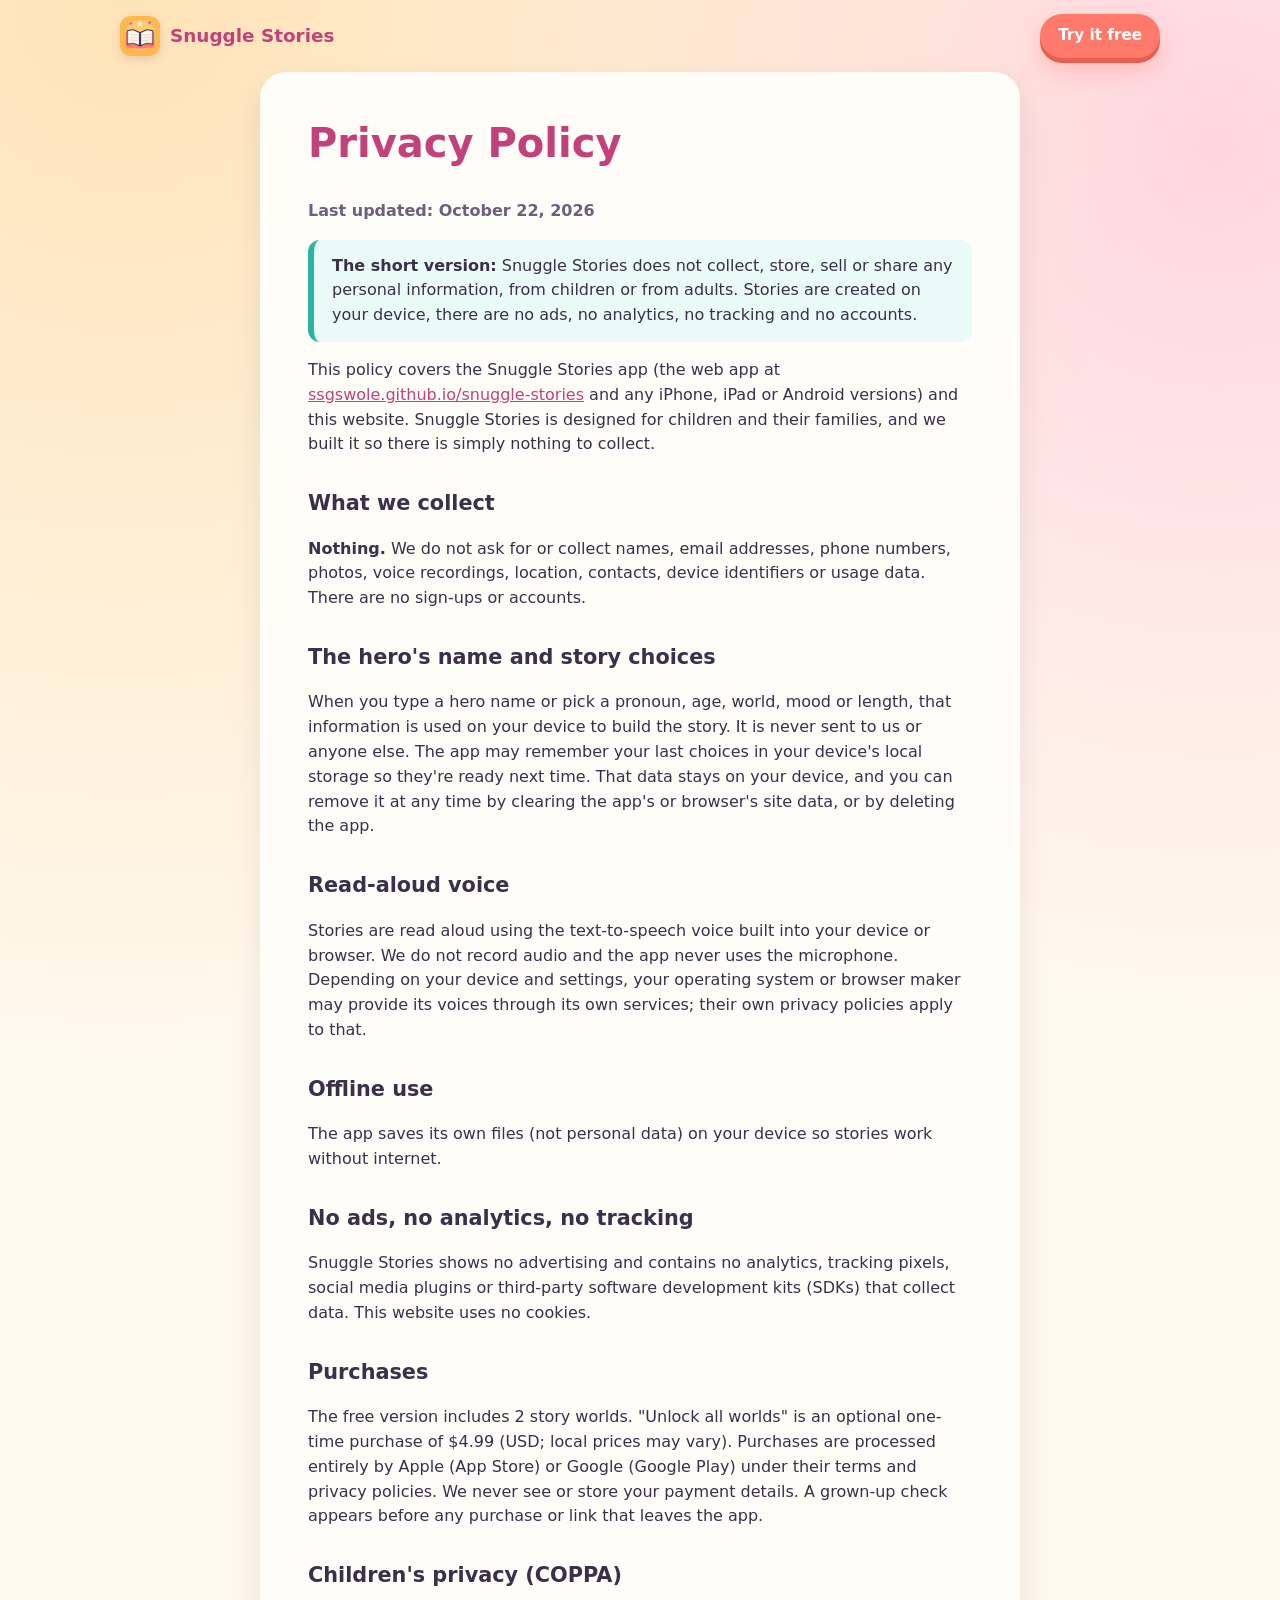
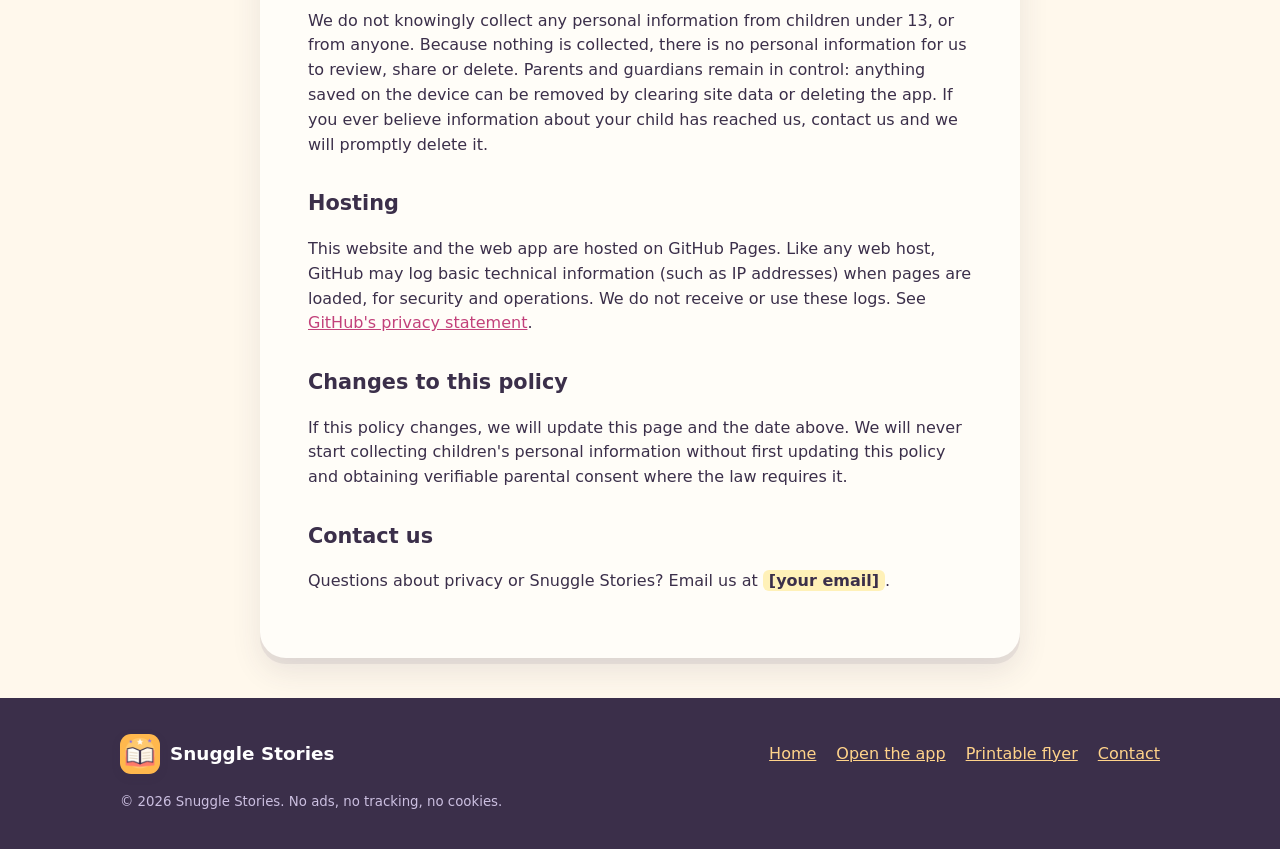
==== privacy.html @ 8af6e4a9 "Snuggle Stories website: landing page, privacy policy, flyer" ====
<!doctype html>
<html lang="en">
<head>
<meta charset="utf-8">
<meta name="viewport" content="width=device-width, initial-scale=1, viewport-fit=cover">
<title>Privacy Policy – Snuggle Stories</title>
<meta name="description" content="Snuggle Stories collects no personal information. Stories are made on your device. No ads, no analytics, no accounts.">
<link rel="canonical" href="https://ssgswole.github.io/privacy.html">
<meta name="theme-color" content="#ffb84d">
<meta name="referrer" content="no-referrer">
<link rel="icon" href="favicon.ico" sizes="any">
<link rel="icon" type="image/png" sizes="32x32" href="favicon-32.png">
<link rel="apple-touch-icon" href="apple-touch-icon.png">
<meta property="og:type" content="website">
<meta property="og:title" content="Snuggle Stories privacy policy">
<meta property="og:description" content="We collect nothing. Stories are made on your device. No ads, no analytics, no accounts.">
<meta property="og:url" content="https://ssgswole.github.io/privacy.html">
<meta property="og:image" content="https://ssgswole.github.io/img/og-image.jpg">
<meta name="twitter:card" content="summary_large_image">
<link rel="stylesheet" href="styles.css">
</head>
<body>
<header class="wrap nav">
  <a class="brand" href="./"><img src="img/icon-192.png" width="40" height="40" alt=""> Snuggle Stories</a>
  <nav class="nav-links" aria-label="Main"><a class="btn btn-primary btn-small" href="https://ssgswole.github.io/snuggle-stories/">Try it free</a></nav>
</header>
<main class="wrap">
<article class="doc">
<h1>Privacy Policy</h1>
<p class="updated">Last updated: October 22, 2026</p>

<p class="summary"><strong>The short version:</strong> Snuggle Stories does not collect, store, sell or share any personal information, from children or from adults. Stories are created on your device, there are no ads, no analytics, no tracking and no accounts.</p>

<p>This policy covers the Snuggle Stories app (the web app at <a href="https://ssgswole.github.io/snuggle-stories/">ssgswole.github.io/snuggle-stories</a> and any iPhone, iPad or Android versions) and this website. Snuggle Stories is designed for children and their families, and we built it so there is simply nothing to collect.</p>

<h2>What we collect</h2>
<p><strong>Nothing.</strong> We do not ask for or collect names, email addresses, phone numbers, photos, voice recordings, location, contacts, device identifiers or usage data. There are no sign-ups or accounts.</p>

<h2>The hero's name and story choices</h2>
<p>When you type a hero name or pick a pronoun, age, world, mood or length, that information is used on your device to build the story. It is never sent to us or anyone else. The app may remember your last choices in your device's local storage so they're ready next time. That data stays on your device, and you can remove it at any time by clearing the app's or browser's site data, or by deleting the app.</p>

<h2>Read-aloud voice</h2>
<p>Stories are read aloud using the text-to-speech voice built into your device or browser. We do not record audio and the app never uses the microphone. Depending on your device and settings, your operating system or browser maker may provide its voices through its own services; their own privacy policies apply to that.</p>

<h2>Offline use</h2>
<p>The app saves its own files (not personal data) on your device so stories work without internet.</p>

<h2>No ads, no analytics, no tracking</h2>
<p>Snuggle Stories shows no advertising and contains no analytics, tracking pixels, social media plugins or third-party software development kits (SDKs) that collect data. This website uses no cookies.</p>

<h2>Purchases</h2>
<p>The free version includes 2 story worlds. "Unlock all worlds" is an optional one-time purchase of $4.99 (USD; local prices may vary). Purchases are processed entirely by Apple (App Store) or Google (Google Play) under their terms and privacy policies. We never see or store your payment details. A grown-up check appears before any purchase or link that leaves the app.</p>

<h2>Children's privacy (COPPA)</h2>
<p>We do not knowingly collect any personal information from children under 13, or from anyone. Because nothing is collected, there is no personal information for us to review, share or delete. Parents and guardians remain in control: anything saved on the device can be removed by clearing site data or deleting the app. If you ever believe information about your child has reached us, contact us and we will promptly delete it.</p>

<h2>Hosting</h2>
<p>This website and the web app are hosted on GitHub Pages. Like any web host, GitHub may log basic technical information (such as IP addresses) when pages are loaded, for security and operations. We do not receive or use these logs. See <a href="https://docs.github.com/en/site-policy/privacy-policies/github-general-privacy-statement" rel="noopener">GitHub's privacy statement</a>.</p>

<h2>Changes to this policy</h2>
<p>If this policy changes, we will update this page and the date above. We will never start collecting children's personal information without first updating this policy and obtaining verifiable parental consent where the law requires it.</p>

<h2 id="contact">Contact us</h2>
<p>Questions about privacy or Snuggle Stories? Email us at <span class="placeholder">[your email]</span>.</p>
</article>
</main>
<footer>
  <div class="wrap foot">
    <a class="brand" href="./" style="color:#fff"><img src="img/icon-192.png" width="40" height="40" alt=""> Snuggle Stories</a>
    <nav aria-label="Footer">
      <a href="./">Home</a>
      <a href="https://ssgswole.github.io/snuggle-stories/">Open the app</a>
      <a href="flyer.pdf">Printable flyer</a>
      <a href="#contact">Contact</a>
    </nav>
    <small>© 2026 Snuggle Stories. No ads, no tracking, no cookies.</small>
  </div>
</footer>
</body>
</html>
---- styles.css ----
/* Snuggle Stories site. No external fonts, no trackers. */
:root{
  --cream:#fff8ec;--paper:#fffdf8;--ink:#3b2f4a;--ink-soft:#6d5f7d;
  --sun:#ffb84d;--sun-deep:#f59e0b;--coral:#ff7a6b;--coral-deep:#e85d4e;--berry:#c2417a;
  --teal:#2bb3a3;--sky:#7cc6ff;--grape:#8b6cf0;--leaf:#6cc070;
  --radius:22px;--shadow:0 6px 0 rgba(59,47,74,.08),0 14px 30px rgba(59,47,74,.10);
  --round:ui-rounded,"SF Pro Rounded","Nunito","Quicksand","Varela Round","Arial Rounded MT Bold","Trebuchet MS",system-ui,sans-serif;
}
*{box-sizing:border-box}
html{scroll-behavior:smooth;-webkit-text-size-adjust:100%}
body{margin:0;font-family:var(--round);color:var(--ink);line-height:1.55;-webkit-font-smoothing:antialiased;
  background:radial-gradient(circle at 10% 0%,#ffe3b8 0,transparent 38%),radial-gradient(circle at 95% 6%,#ffd6e0 0,transparent 32%),var(--cream);overflow-x:hidden}
img{max-width:100%;height:auto;display:block}
a{color:var(--berry)}
a:focus-visible,.btn:focus-visible,summary:focus-visible{outline:3px solid var(--grape);outline-offset:3px;border-radius:12px}
.wrap{width:100%;max-width:1080px;margin:0 auto;padding:0 20px}
.skip{position:absolute;left:-999px}.skip:focus{left:12px;top:12px;background:#fff;padding:8px 12px;z-index:10;border-radius:10px}

/* nav */
.nav{display:flex;align-items:center;justify-content:space-between;gap:12px;padding-top:14px;padding-bottom:14px}
.brand{display:flex;align-items:center;gap:10px;font-weight:800;font-size:1.15rem;color:var(--berry);text-decoration:none}
.brand img{width:40px;height:40px;border-radius:11px;box-shadow:0 3px 8px rgba(59,47,74,.15)}
.nav-links{display:flex;gap:18px;align-items:center}
.nav-links a:not(.btn){color:var(--ink);text-decoration:none;font-weight:700;font-size:.95rem}
.nav-links a:not(.btn){display:none}
@media(min-width:760px){.nav-links a:not(.btn){display:inline}}

/* buttons */
.btn{display:inline-flex;align-items:center;justify-content:center;gap:8px;font-family:inherit;font-weight:800;text-decoration:none;border-radius:999px;border:0;cursor:pointer;transition:transform .12s ease,box-shadow .12s ease}
.btn:hover{transform:translateY(-2px)}
.btn:active{transform:translateY(2px)}
.btn-primary{background:var(--coral);color:#fff;box-shadow:0 5px 0 var(--coral-deep),0 12px 24px rgba(255,122,107,.35)}
.btn-big{font-size:1.25rem;padding:18px 34px}
.btn-small{font-size:.95rem;padding:10px 18px}
.btn-soft{background:#fff;color:var(--ink);box-shadow:0 4px 0 #ecdcc4}

/* hero */
.hero{display:grid;gap:36px;align-items:center;padding-top:24px;padding-bottom:48px}
.hero-icon{width:96px;height:96px;border-radius:24px;box-shadow:0 8px 20px rgba(59,47,74,.18)}
.hero h1{font-size:clamp(2.1rem,7.5vw,3.6rem);line-height:1.08;margin:18px 0 14px;color:var(--berry);letter-spacing:-.5px}
.hero h1 .hl{color:var(--ink)}
.lede{font-size:clamp(1.08rem,2.6vw,1.3rem);color:var(--ink-soft);margin:0 0 26px;max-width:38ch}
.cta-row{display:flex;flex-wrap:wrap;gap:14px;align-items:center}
.cta-note{font-size:.95rem;color:var(--ink-soft);margin:14px 0 0}
.trust{display:flex;flex-wrap:wrap;gap:8px;margin:22px 0 0;padding:0;list-style:none}
.trust li{background:#fff;border:2px solid #f3e3c8;border-radius:999px;padding:6px 12px;font-weight:700;font-size:.88rem}
.hero-art{display:flex;justify-content:center;gap:16px;position:relative}
.phone{background:var(--ink);padding:10px;border-radius:38px;box-shadow:0 24px 50px rgba(59,47,74,.28);width:min(270px,62vw);flex:none}
.phone img{border-radius:29px;aspect-ratio:600/1299;object-fit:cover;object-position:top;width:100%}
.phone.back{display:none}
@media(min-width:880px){
  .hero{grid-template-columns:1.1fr .9fr;padding-top:40px;padding-bottom:72px}
  .phone.back{display:block;position:absolute;width:220px;right:-10px;top:60px;transform:rotate(6deg);opacity:.95;z-index:0}
  .phone.front{position:relative;z-index:1;transform:rotate(-3deg);margin-right:110px}
}

/* sections */
section{padding:56px 0}
.section-title{text-align:center;font-size:clamp(1.7rem,5vw,2.4rem);margin:0 0 10px;color:var(--ink)}
.section-sub{text-align:center;color:var(--ink-soft);max-width:52ch;margin:0 auto 36px;font-size:1.08rem}
.band{background:var(--paper);border-top:2px solid #f6e8cf;border-bottom:2px solid #f6e8cf}

.steps{display:grid;gap:20px;counter-reset:s;padding:0;margin:0;list-style:none}
.step{background:#fff;border-radius:var(--radius);box-shadow:var(--shadow);padding:22px;position:relative}
.step .num{width:44px;height:44px;border-radius:50%;background:var(--sun);color:var(--ink);font-weight:900;display:grid;place-items:center;font-size:1.3rem;box-shadow:0 3px 0 var(--sun-deep)}
.step h3{margin:14px 0 6px;font-size:1.25rem}
.step p{margin:0;color:var(--ink-soft)}
@media(min-width:760px){.steps{grid-template-columns:repeat(3,1fr)}}

.gallery{display:flex;gap:18px;overflow-x:auto;scroll-snap-type:x mandatory;padding:6px 4px 18px;margin:0 -4px}
.gallery figure{margin:0;flex:0 0 min(240px,68vw);scroll-snap-align:center;text-align:center}
.gallery .phone{width:100%}
.gallery figcaption{margin-top:12px;font-weight:700;color:var(--ink-soft)}
@media(min-width:1000px){.gallery{justify-content:center;overflow:visible}}

.features{display:grid;gap:18px}
@media(min-width:640px){.features{grid-template-columns:repeat(2,1fr)}}
@media(min-width:960px){.features{grid-template-columns:repeat(3,1fr)}}
.feature{background:#fff;border-radius:var(--radius);padding:22px;box-shadow:var(--shadow);border-top:6px solid var(--c,var(--sun))}
.feature .emoji{font-size:2rem;line-height:1}
.feature h3{margin:10px 0 6px;font-size:1.15rem}
.feature p{margin:0;color:var(--ink-soft)}
.worlds{display:flex;flex-wrap:wrap;gap:8px;justify-content:center;margin:30px 0 0;padding:0;list-style:none}
.worlds li{background:#fff;border-radius:14px;padding:8px 14px;font-weight:700;box-shadow:0 3px 0 #f0e2c9}

.pricing{display:grid;gap:22px;max-width:780px;margin:0 auto}
@media(min-width:700px){.pricing{grid-template-columns:1fr 1fr}}
.plan{background:#fff;border-radius:26px;padding:28px;box-shadow:var(--shadow);border:3px solid #f3e3c8;display:flex;flex-direction:column}
.plan.best{border-color:var(--grape);position:relative}
.plan .tag{position:absolute;top:-14px;left:50%;transform:translateX(-50%);background:var(--grape);color:#fff;padding:4px 14px;border-radius:999px;font-weight:800;font-size:.85rem;white-space:nowrap}
.plan h3{margin:0;font-size:1.3rem}
.price{font-size:2.6rem;font-weight:900;margin:8px 0 2px;color:var(--berry)}
.price small{font-size:1rem;color:var(--ink-soft);font-weight:700}
.plan ul{padding:0;margin:16px 0 22px;list-style:none;flex:1}
.plan li{padding:6px 0 6px 30px;position:relative}
.plan li::before{content:"✓";position:absolute;left:4px;color:var(--teal);font-weight:900}
.fine{text-align:center;color:var(--ink-soft);font-size:.95rem;max-width:60ch;margin:24px auto 0}

.install{display:grid;gap:20px}
@media(min-width:760px){.install{grid-template-columns:1fr 1fr}}
.install-card{background:#fff;border-radius:var(--radius);padding:24px;box-shadow:var(--shadow)}
.install-card h3{margin:0 0 10px;font-size:1.2rem}
.install-card ol{margin:0;padding-left:22px}
.install-card li{margin:8px 0}
.stores{display:flex;flex-wrap:wrap;gap:12px;justify-content:center;margin-top:30px}
.store-pill{display:inline-flex;align-items:center;gap:8px;padding:12px 20px;border-radius:999px;background:var(--ink);color:#fff;font-weight:700;font-size:.95rem;opacity:.9}
.store-pill b{color:var(--sun)}

.faq{max-width:760px;margin:0 auto}
.faq details{background:#fff;border-radius:18px;margin:0 0 12px;box-shadow:0 3px 0 #f0e2c9;padding:0 20px}
.faq summary{cursor:pointer;font-weight:800;padding:16px 0;list-style:none;display:flex;justify-content:space-between;gap:12px}
.faq summary::-webkit-details-marker{display:none}
.faq summary::after{content:"+";font-size:1.4rem;line-height:1;color:var(--berry)}
.faq details[open] summary::after{content:"–"}
.faq details p{margin:0 0 16px;color:var(--ink-soft)}

.final{text-align:center}
.final h2{font-size:clamp(1.7rem,5vw,2.4rem);margin:0 0 12px}

footer{background:var(--ink);color:#f3ecff;padding:36px 0;margin-top:20px}
footer a{color:#ffd38a}
.foot{display:flex;flex-wrap:wrap;gap:18px 28px;justify-content:space-between;align-items:center}
.foot nav{display:flex;flex-wrap:wrap;gap:10px 20px}
.foot small{color:#cbbfe0}

/* privacy page */
.doc{max-width:760px;margin:0 auto;background:var(--paper);border-radius:26px;box-shadow:var(--shadow);padding:clamp(22px,5vw,48px);margin-bottom:40px}
.doc h1{color:var(--berry);margin-top:0;font-size:clamp(1.8rem,6vw,2.5rem);line-height:1.15}
.doc h2{margin-top:30px;font-size:1.3rem}
.doc .updated{color:var(--ink-soft);font-weight:700}
.doc .summary{background:#eafaf6;border-left:6px solid var(--teal);padding:14px 18px;border-radius:12px}
.placeholder{background:#fff1b8;padding:1px 6px;border-radius:6px;font-weight:800}
@media(prefers-reduced-motion:reduce){*{scroll-behavior:auto!important;transition:none!important}}
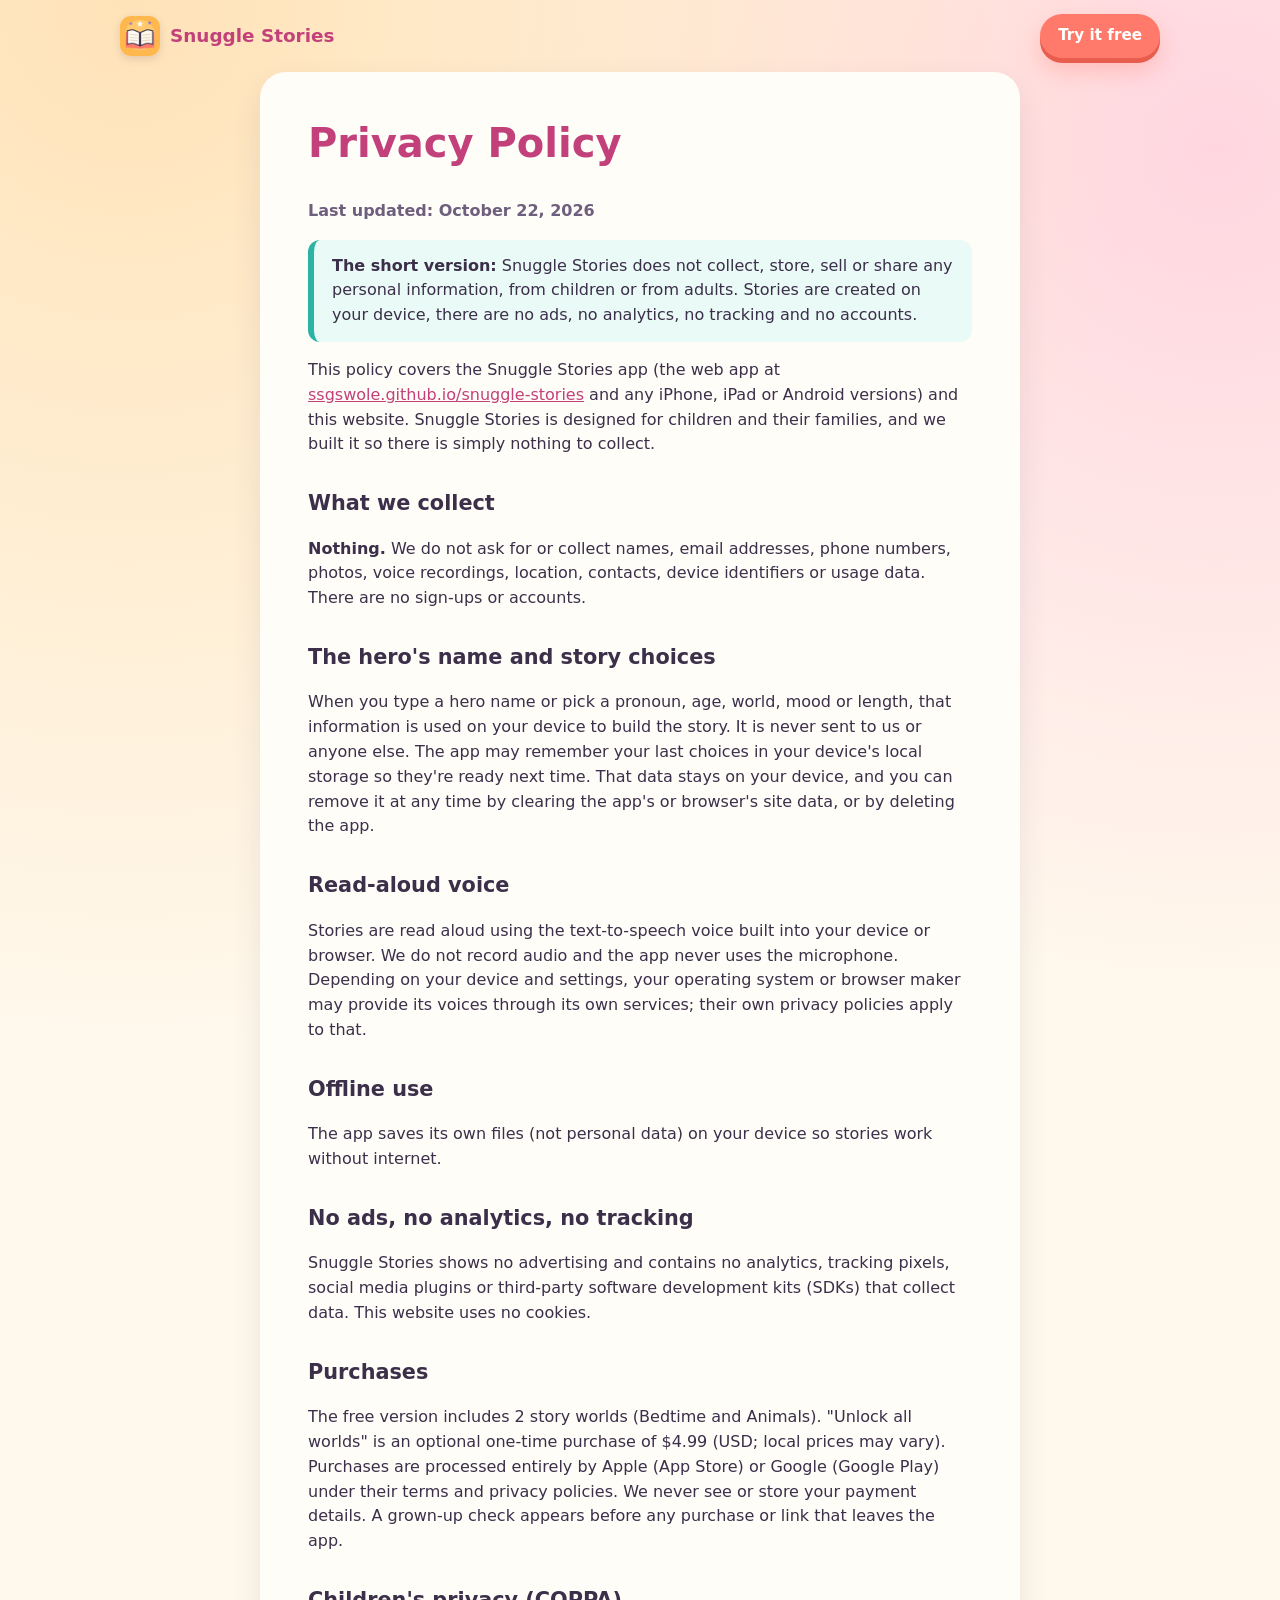
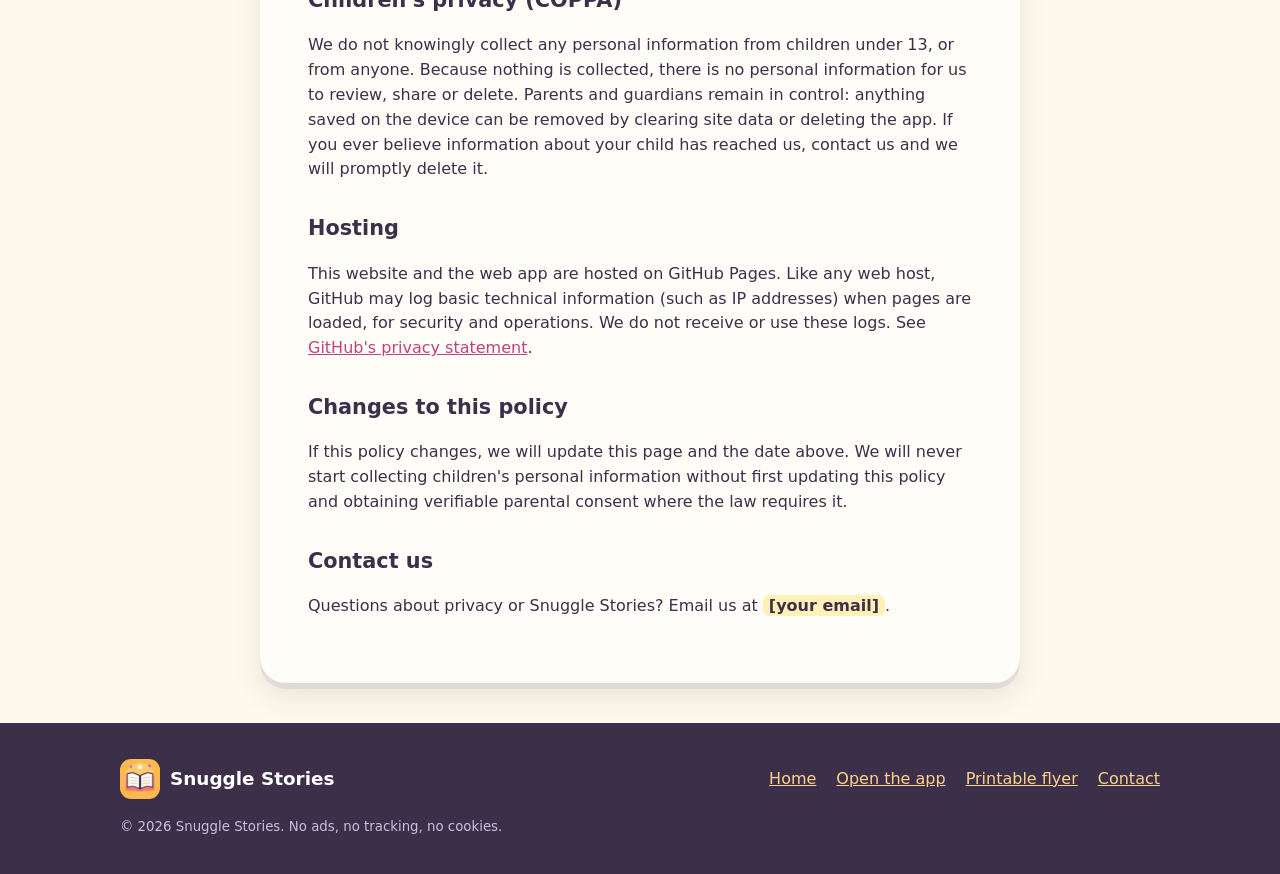
==== commit 92a86aae: "Name the free worlds" ====
--- a/privacy.html
+++ b/privacy.html
@@ -49,7 +49,7 @@
 <p>Snuggle Stories shows no advertising and contains no analytics, tracking pixels, social media plugins or third-party software development kits (SDKs) that collect data. This website uses no cookies.</p>
 
 <h2>Purchases</h2>
-<p>The free version includes 2 story worlds. "Unlock all worlds" is an optional one-time purchase of $4.99 (USD; local prices may vary). Purchases are processed entirely by Apple (App Store) or Google (Google Play) under their terms and privacy policies. We never see or store your payment details. A grown-up check appears before any purchase or link that leaves the app.</p>
+<p>The free version includes 2 story worlds (Bedtime and Animals). "Unlock all worlds" is an optional one-time purchase of $4.99 (USD; local prices may vary). Purchases are processed entirely by Apple (App Store) or Google (Google Play) under their terms and privacy policies. We never see or store your payment details. A grown-up check appears before any purchase or link that leaves the app.</p>
 
 <h2>Children's privacy (COPPA)</h2>
 <p>We do not knowingly collect any personal information from children under 13, or from anyone. Because nothing is collected, there is no personal information for us to review, share or delete. Parents and guardians remain in control: anything saved on the device can be removed by clearing site data or deleting the app. If you ever believe information about your child has reached us, contact us and we will promptly delete it.</p>
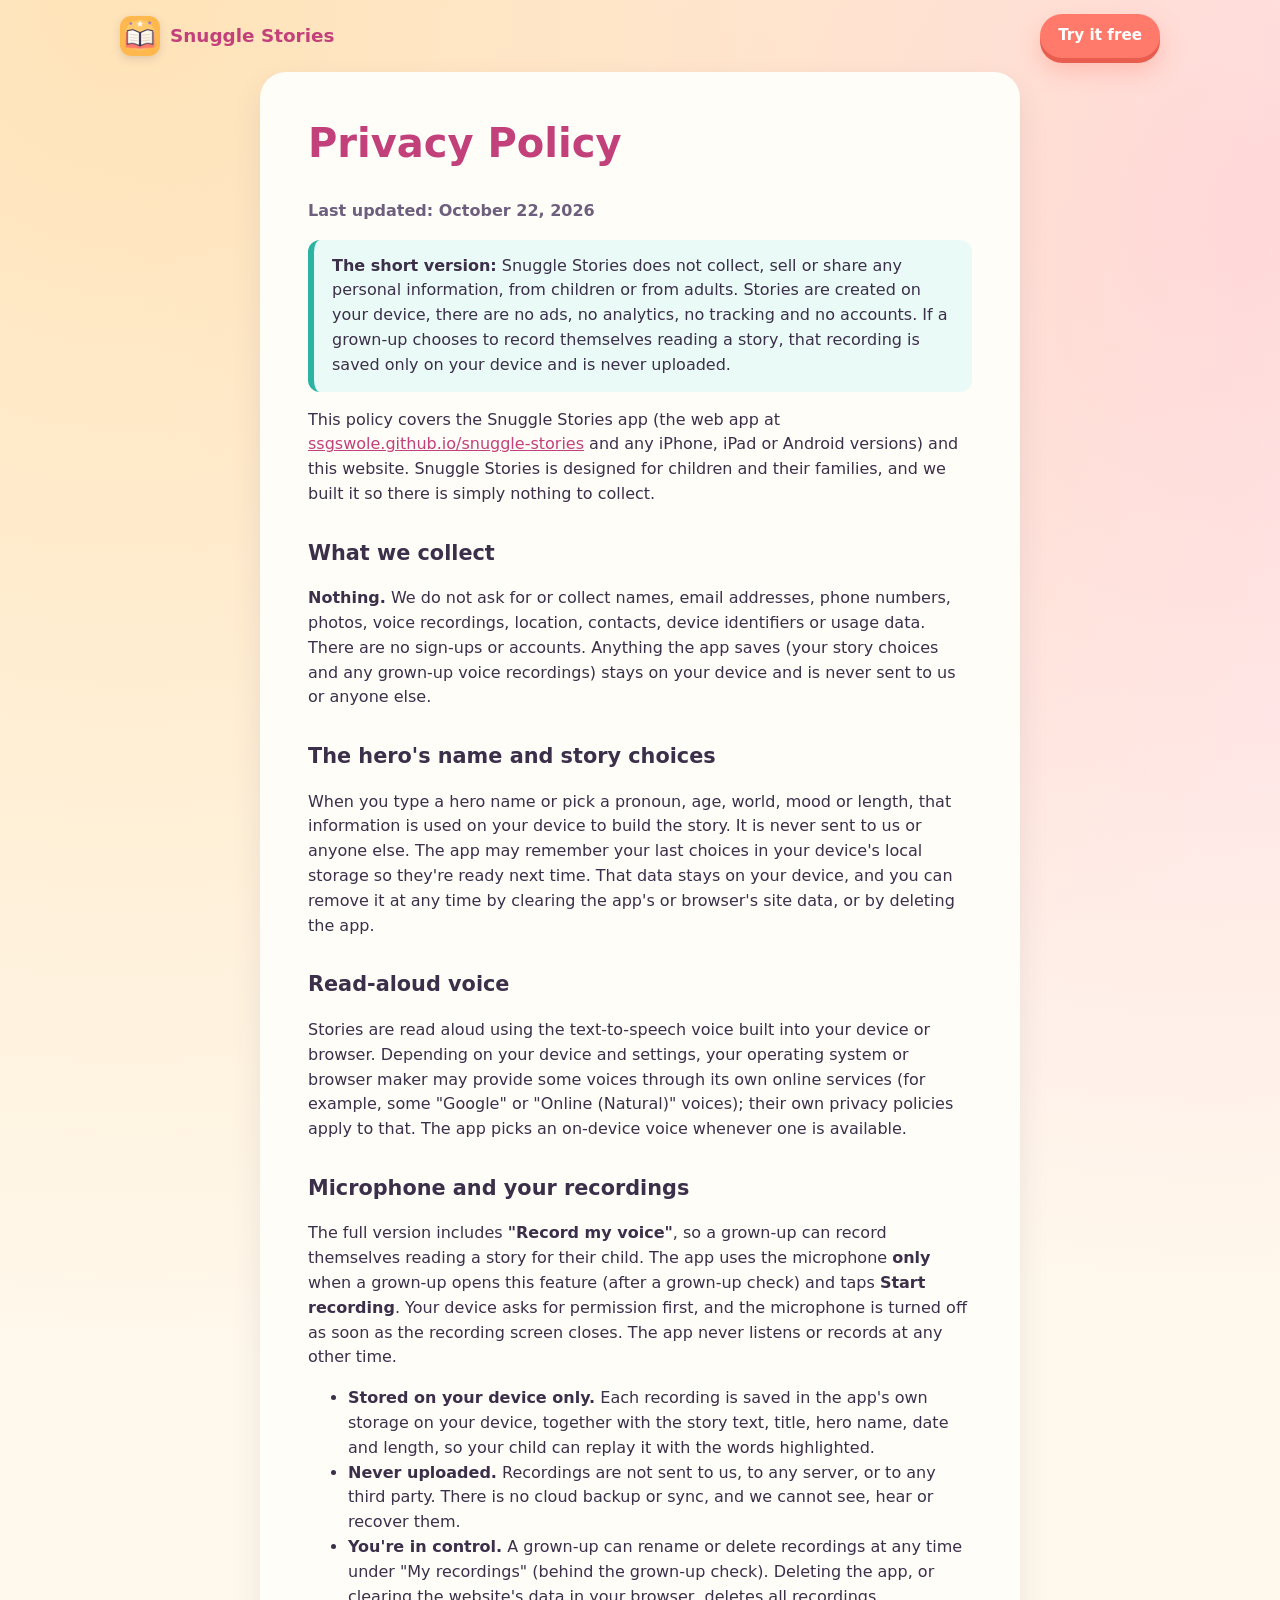
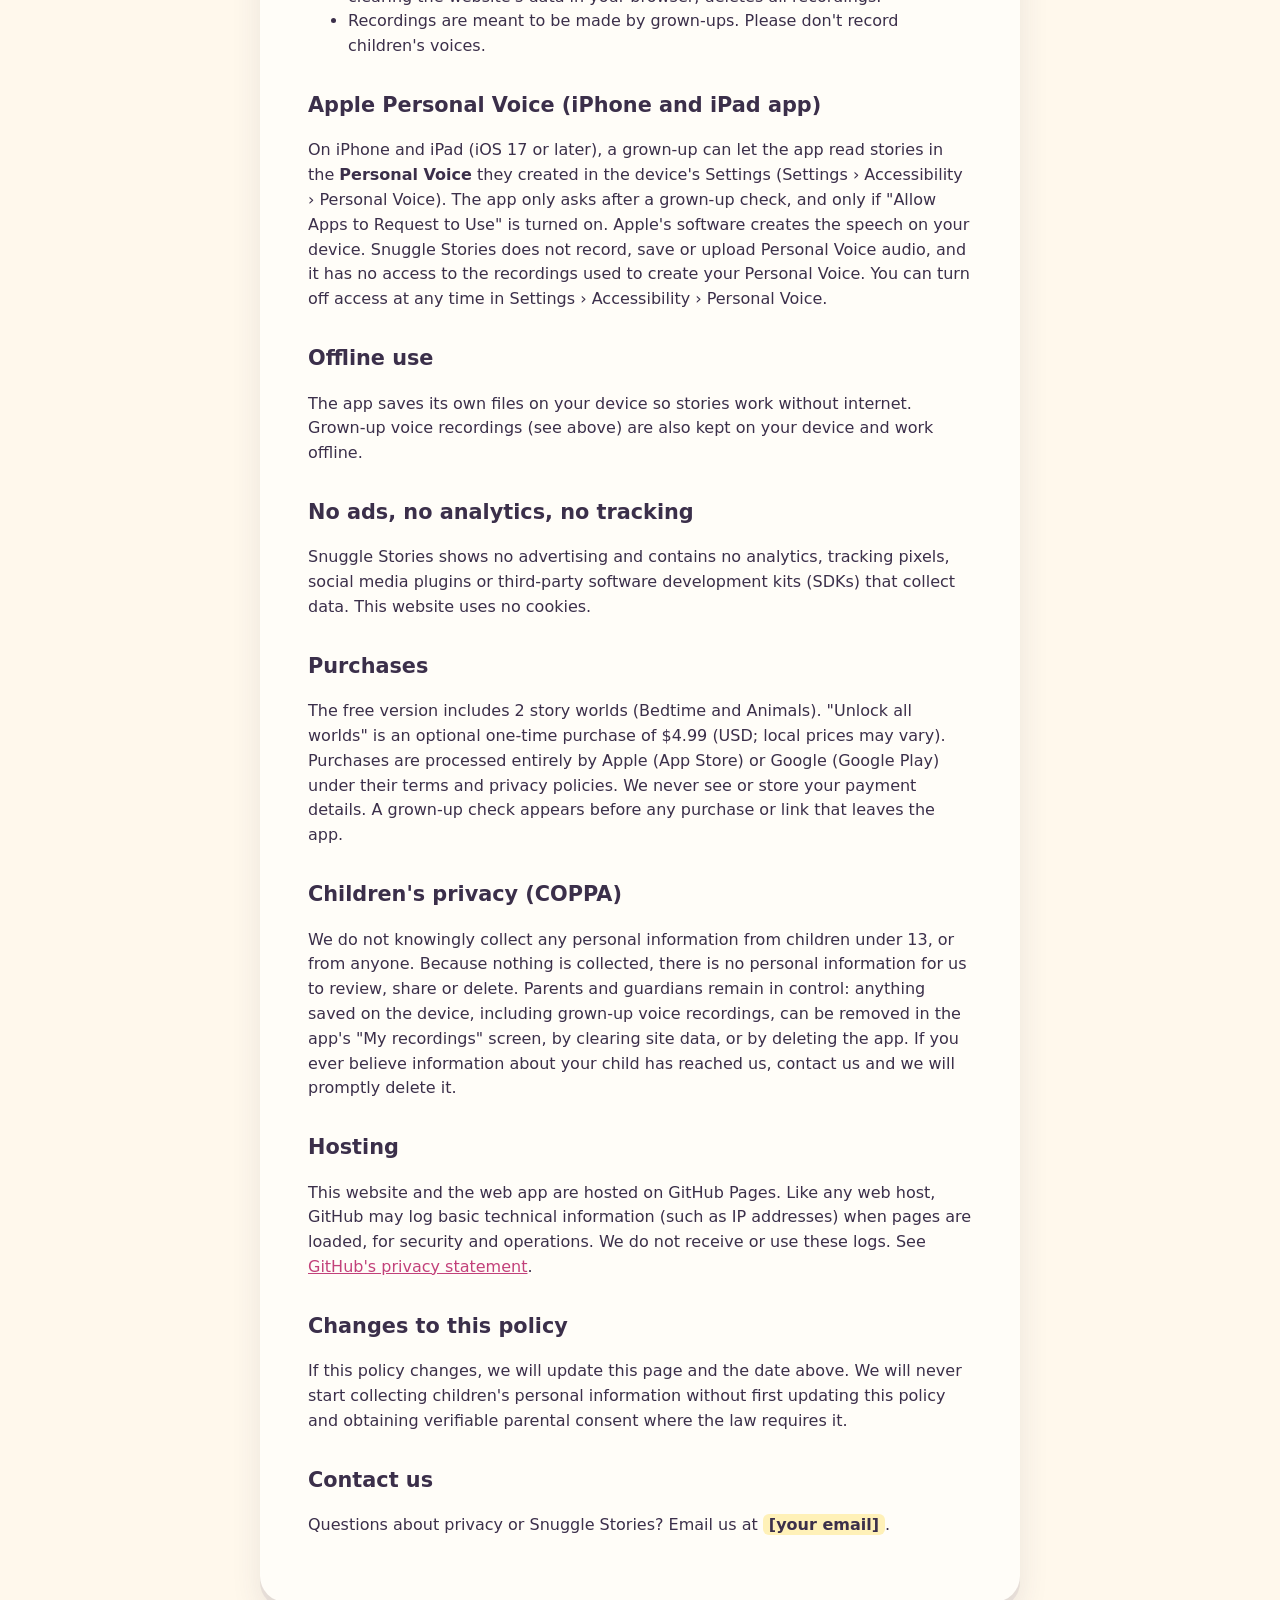
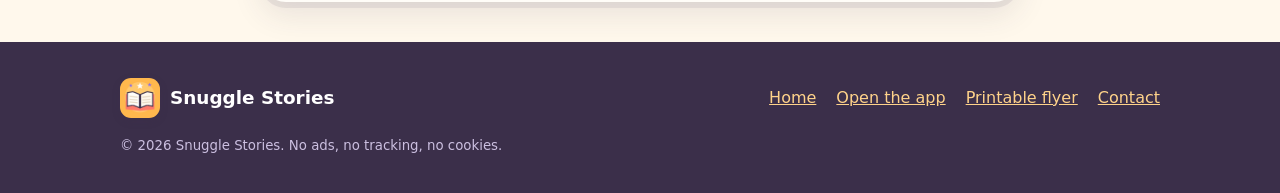
==== commit c25099c1: "Privacy: microphone, on-device recordings, Apple Personal Voice. Add 'Read in your own voice' to fea" ====
--- a/privacy.html
+++ b/privacy.html
@@ -29,21 +29,33 @@
 <h1>Privacy Policy</h1>
 <p class="updated">Last updated: October 22, 2026</p>
 
-<p class="summary"><strong>The short version:</strong> Snuggle Stories does not collect, store, sell or share any personal information, from children or from adults. Stories are created on your device, there are no ads, no analytics, no tracking and no accounts.</p>
+<p class="summary"><strong>The short version:</strong> Snuggle Stories does not collect, sell or share any personal information, from children or from adults. Stories are created on your device, there are no ads, no analytics, no tracking and no accounts. If a grown-up chooses to record themselves reading a story, that recording is saved only on your device and is never uploaded.</p>
 
 <p>This policy covers the Snuggle Stories app (the web app at <a href="https://ssgswole.github.io/snuggle-stories/">ssgswole.github.io/snuggle-stories</a> and any iPhone, iPad or Android versions) and this website. Snuggle Stories is designed for children and their families, and we built it so there is simply nothing to collect.</p>
 
 <h2>What we collect</h2>
-<p><strong>Nothing.</strong> We do not ask for or collect names, email addresses, phone numbers, photos, voice recordings, location, contacts, device identifiers or usage data. There are no sign-ups or accounts.</p>
+<p><strong>Nothing.</strong> We do not ask for or collect names, email addresses, phone numbers, photos, voice recordings, location, contacts, device identifiers or usage data. There are no sign-ups or accounts. Anything the app saves (your story choices and any grown-up voice recordings) stays on your device and is never sent to us or anyone else.</p>
 
 <h2>The hero's name and story choices</h2>
 <p>When you type a hero name or pick a pronoun, age, world, mood or length, that information is used on your device to build the story. It is never sent to us or anyone else. The app may remember your last choices in your device's local storage so they're ready next time. That data stays on your device, and you can remove it at any time by clearing the app's or browser's site data, or by deleting the app.</p>
 
 <h2>Read-aloud voice</h2>
-<p>Stories are read aloud using the text-to-speech voice built into your device or browser. We do not record audio and the app never uses the microphone. Depending on your device and settings, your operating system or browser maker may provide its voices through its own services; their own privacy policies apply to that.</p>
+<p>Stories are read aloud using the text-to-speech voice built into your device or browser. Depending on your device and settings, your operating system or browser maker may provide some voices through its own online services (for example, some "Google" or "Online (Natural)" voices); their own privacy policies apply to that. The app picks an on-device voice whenever one is available.</p>
+
+<h2 id="microphone">Microphone and your recordings</h2>
+<p>The full version includes <strong>"Record my voice"</strong>, so a grown-up can record themselves reading a story for their child. The app uses the microphone <strong>only</strong> when a grown-up opens this feature (after a grown-up check) and taps <strong>Start recording</strong>. Your device asks for permission first, and the microphone is turned off as soon as the recording screen closes. The app never listens or records at any other time.</p>
+<ul>
+<li><strong>Stored on your device only.</strong> Each recording is saved in the app's own storage on your device, together with the story text, title, hero name, date and length, so your child can replay it with the words highlighted.</li>
+<li><strong>Never uploaded.</strong> Recordings are not sent to us, to any server, or to any third party. There is no cloud backup or sync, and we cannot see, hear or recover them.</li>
+<li><strong>You're in control.</strong> A grown-up can rename or delete recordings at any time under "My recordings" (behind the grown-up check). Deleting the app, or clearing the website's data in your browser, deletes all recordings.</li>
+<li>Recordings are meant to be made by grown-ups. Please don't record children's voices.</li>
+</ul>
+
+<h2 id="personal-voice">Apple Personal Voice (iPhone and iPad app)</h2>
+<p>On iPhone and iPad (iOS 17 or later), a grown-up can let the app read stories in the <strong>Personal Voice</strong> they created in the device's Settings (Settings › Accessibility › Personal Voice). The app only asks after a grown-up check, and only if "Allow Apps to Request to Use" is turned on. Apple's software creates the speech on your device. Snuggle Stories does not record, save or upload Personal Voice audio, and it has no access to the recordings used to create your Personal Voice. You can turn off access at any time in Settings › Accessibility › Personal Voice.</p>
 
 <h2>Offline use</h2>
-<p>The app saves its own files (not personal data) on your device so stories work without internet.</p>
+<p>The app saves its own files on your device so stories work without internet. Grown-up voice recordings (see above) are also kept on your device and work offline.</p>
 
 <h2>No ads, no analytics, no tracking</h2>
 <p>Snuggle Stories shows no advertising and contains no analytics, tracking pixels, social media plugins or third-party software development kits (SDKs) that collect data. This website uses no cookies.</p>
@@ -52,7 +64,7 @@
 <p>The free version includes 2 story worlds (Bedtime and Animals). "Unlock all worlds" is an optional one-time purchase of $4.99 (USD; local prices may vary). Purchases are processed entirely by Apple (App Store) or Google (Google Play) under their terms and privacy policies. We never see or store your payment details. A grown-up check appears before any purchase or link that leaves the app.</p>
 
 <h2>Children's privacy (COPPA)</h2>
-<p>We do not knowingly collect any personal information from children under 13, or from anyone. Because nothing is collected, there is no personal information for us to review, share or delete. Parents and guardians remain in control: anything saved on the device can be removed by clearing site data or deleting the app. If you ever believe information about your child has reached us, contact us and we will promptly delete it.</p>
+<p>We do not knowingly collect any personal information from children under 13, or from anyone. Because nothing is collected, there is no personal information for us to review, share or delete. Parents and guardians remain in control: anything saved on the device, including grown-up voice recordings, can be removed in the app's "My recordings" screen, by clearing site data, or by deleting the app. If you ever believe information about your child has reached us, contact us and we will promptly delete it.</p>
 
 <h2>Hosting</h2>
 <p>This website and the web app are hosted on GitHub Pages. Like any web host, GitHub may log basic technical information (such as IP addresses) when pages are loaded, for security and operations. We do not receive or use these logs. See <a href="https://docs.github.com/en/site-policy/privacy-policies/github-general-privacy-statement" rel="noopener">GitHub's privacy statement</a>.</p>
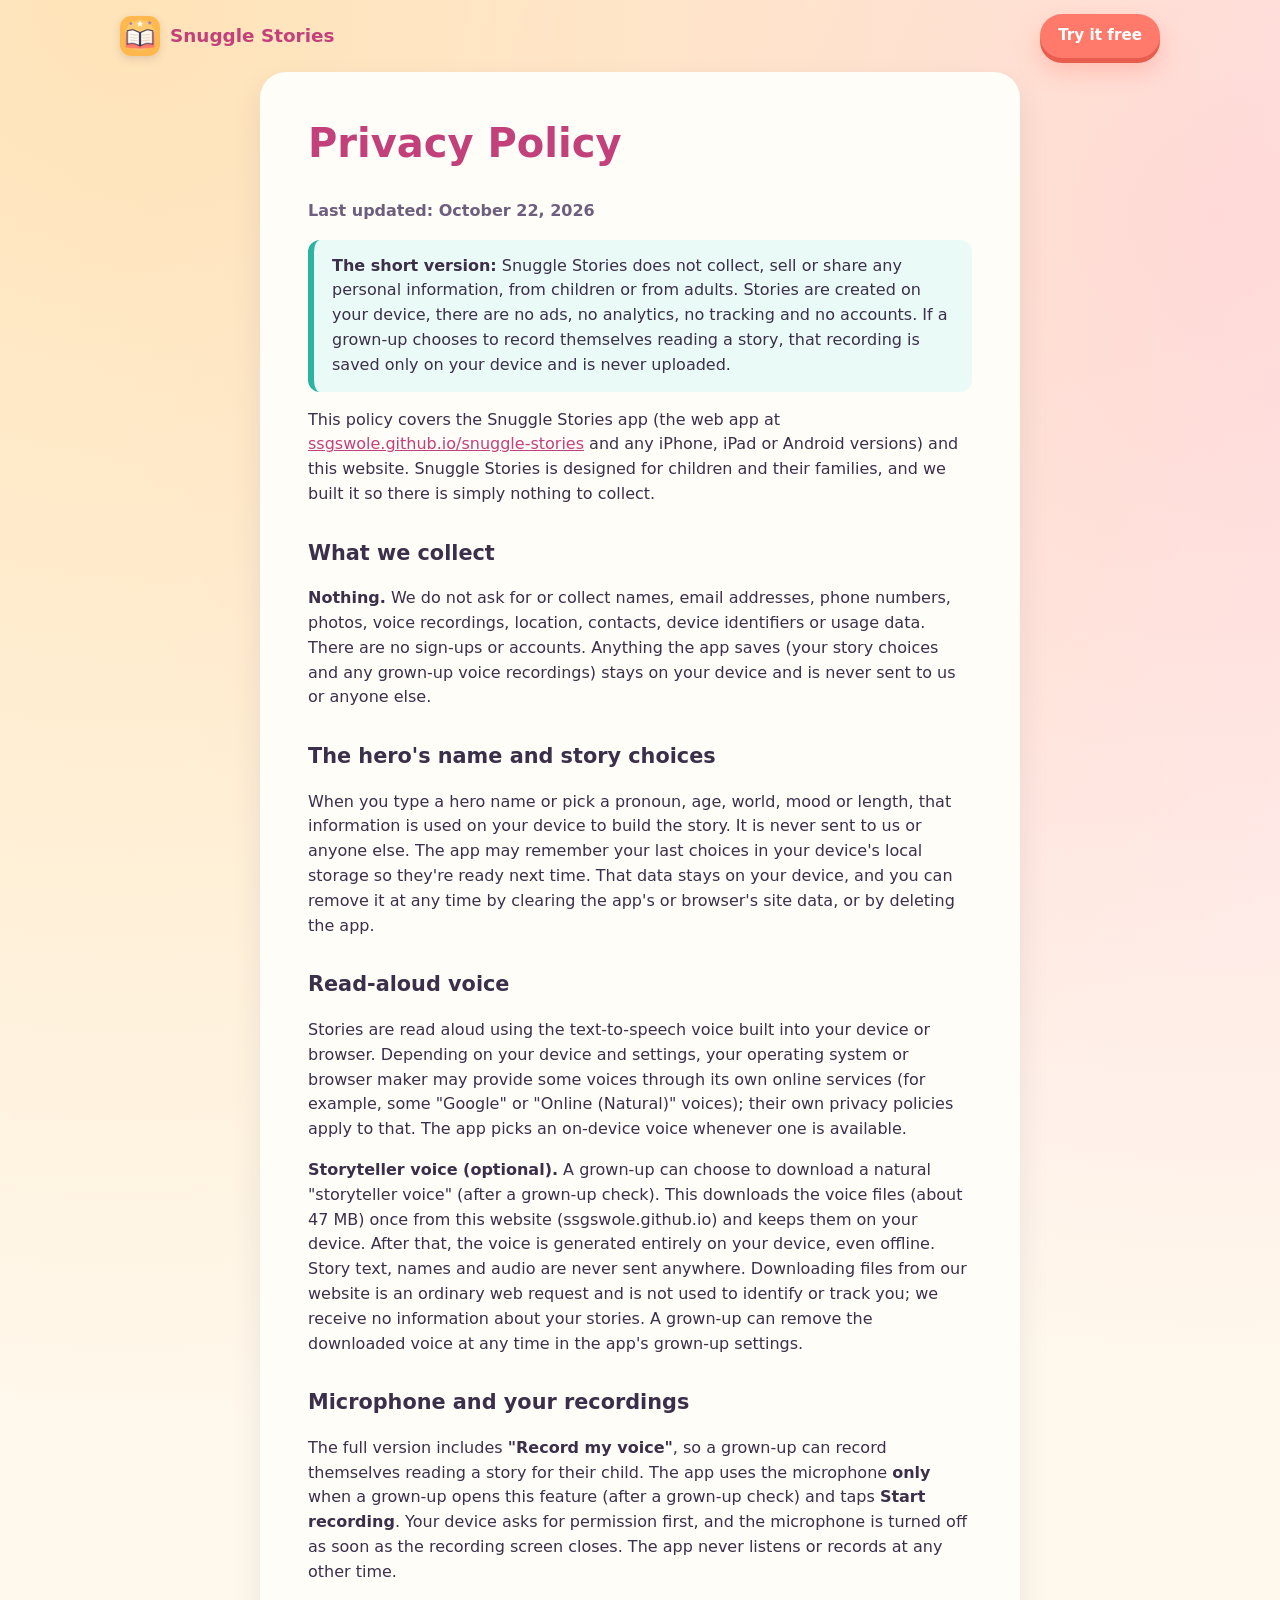
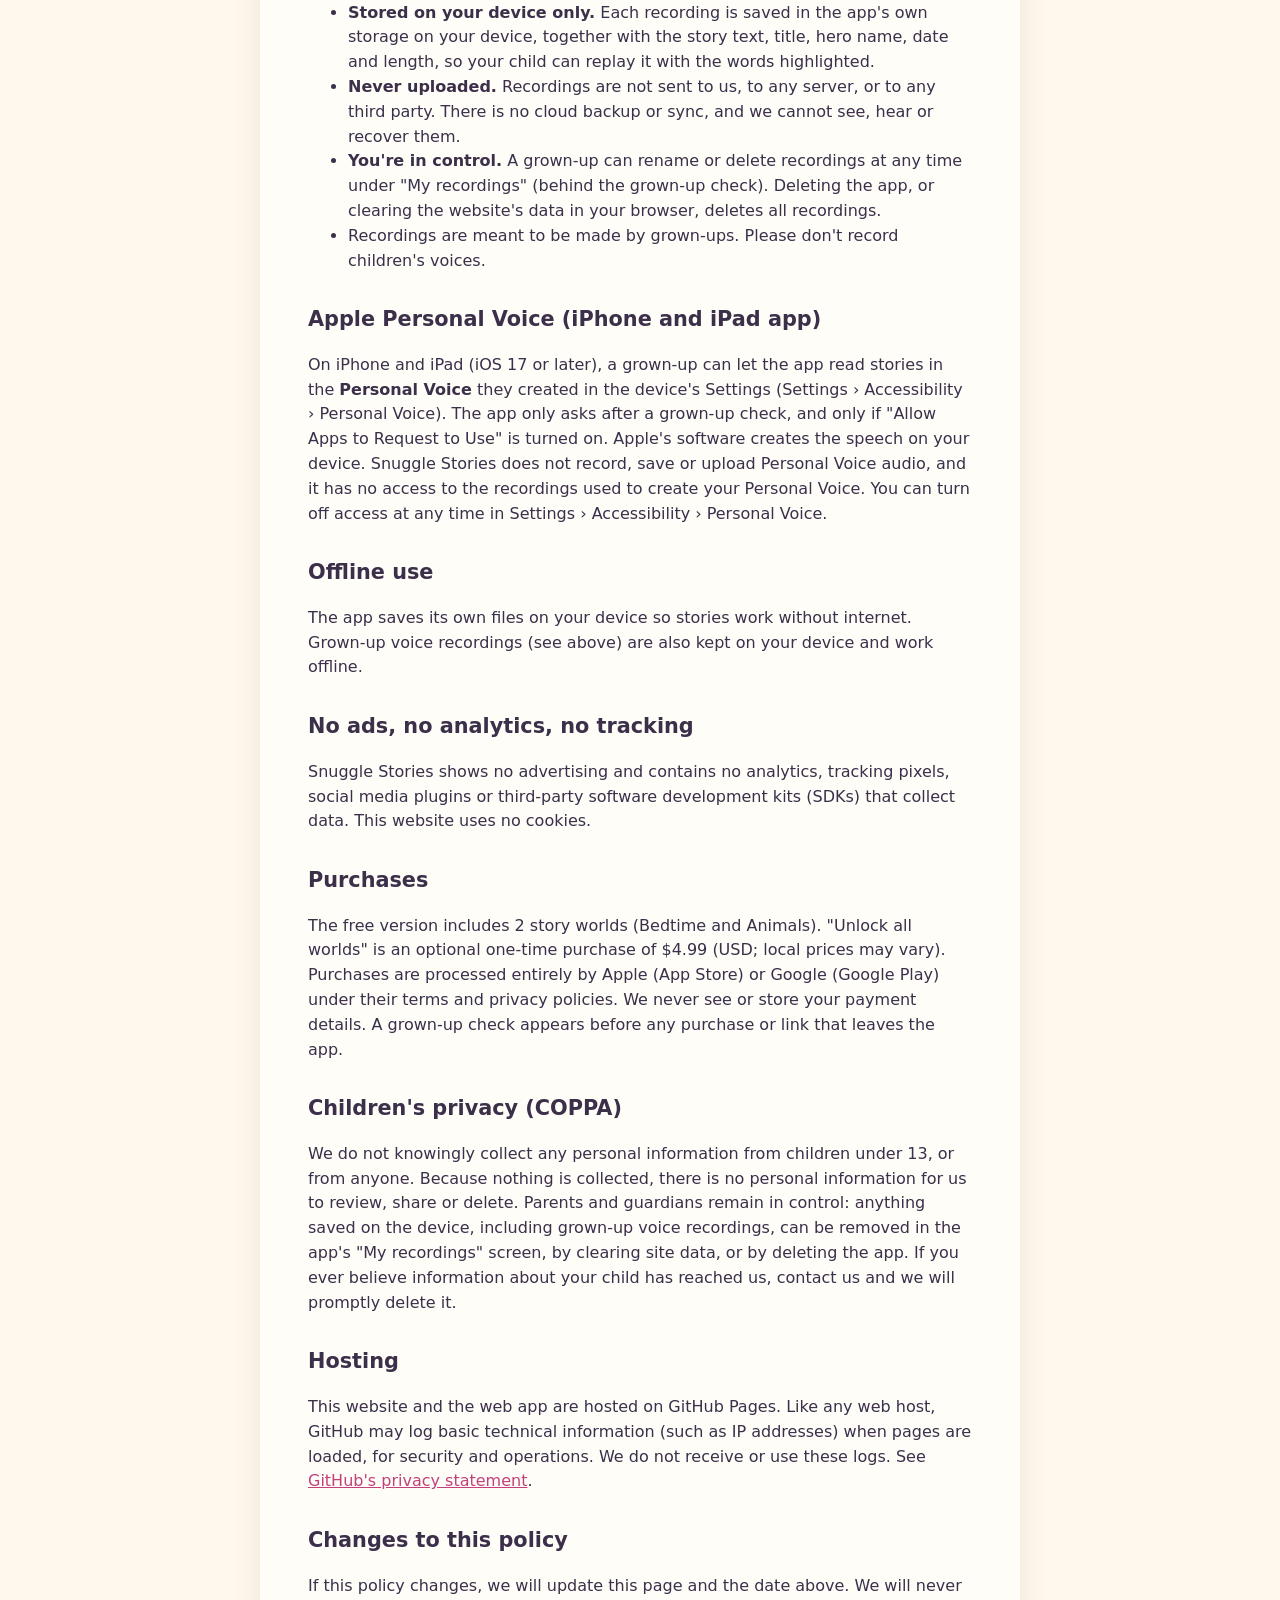
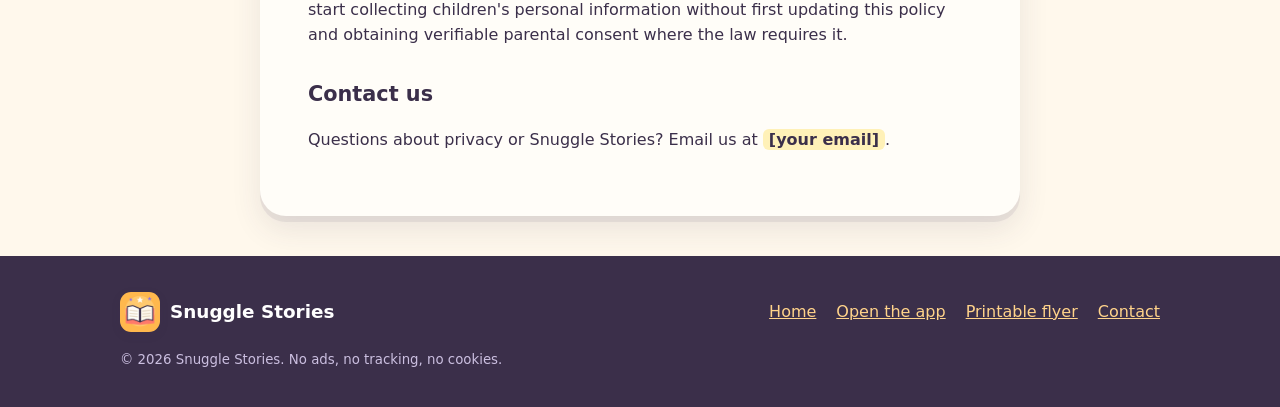
==== commit 8201efe1: "Privacy: optional on-device storyteller voice download" ====
--- a/privacy.html
+++ b/privacy.html
@@ -41,6 +41,7 @@
 
 <h2>Read-aloud voice</h2>
 <p>Stories are read aloud using the text-to-speech voice built into your device or browser. Depending on your device and settings, your operating system or browser maker may provide some voices through its own online services (for example, some "Google" or "Online (Natural)" voices); their own privacy policies apply to that. The app picks an on-device voice whenever one is available.</p>
+<p id="storyteller-voice"><strong>Storyteller voice (optional).</strong> A grown-up can choose to download a natural "storyteller voice" (after a grown-up check). This downloads the voice files (about 47 MB) once from this website (ssgswole.github.io) and keeps them on your device. After that, the voice is generated entirely on your device, even offline. Story text, names and audio are never sent anywhere. Downloading files from our website is an ordinary web request and is not used to identify or track you; we receive no information about your stories. A grown-up can remove the downloaded voice at any time in the app's grown-up settings.</p>
 
 <h2 id="microphone">Microphone and your recordings</h2>
 <p>The full version includes <strong>"Record my voice"</strong>, so a grown-up can record themselves reading a story for their child. The app uses the microphone <strong>only</strong> when a grown-up opens this feature (after a grown-up check) and taps <strong>Start recording</strong>. Your device asks for permission first, and the microphone is turned off as soon as the recording screen closes. The app never listens or records at any other time.</p>
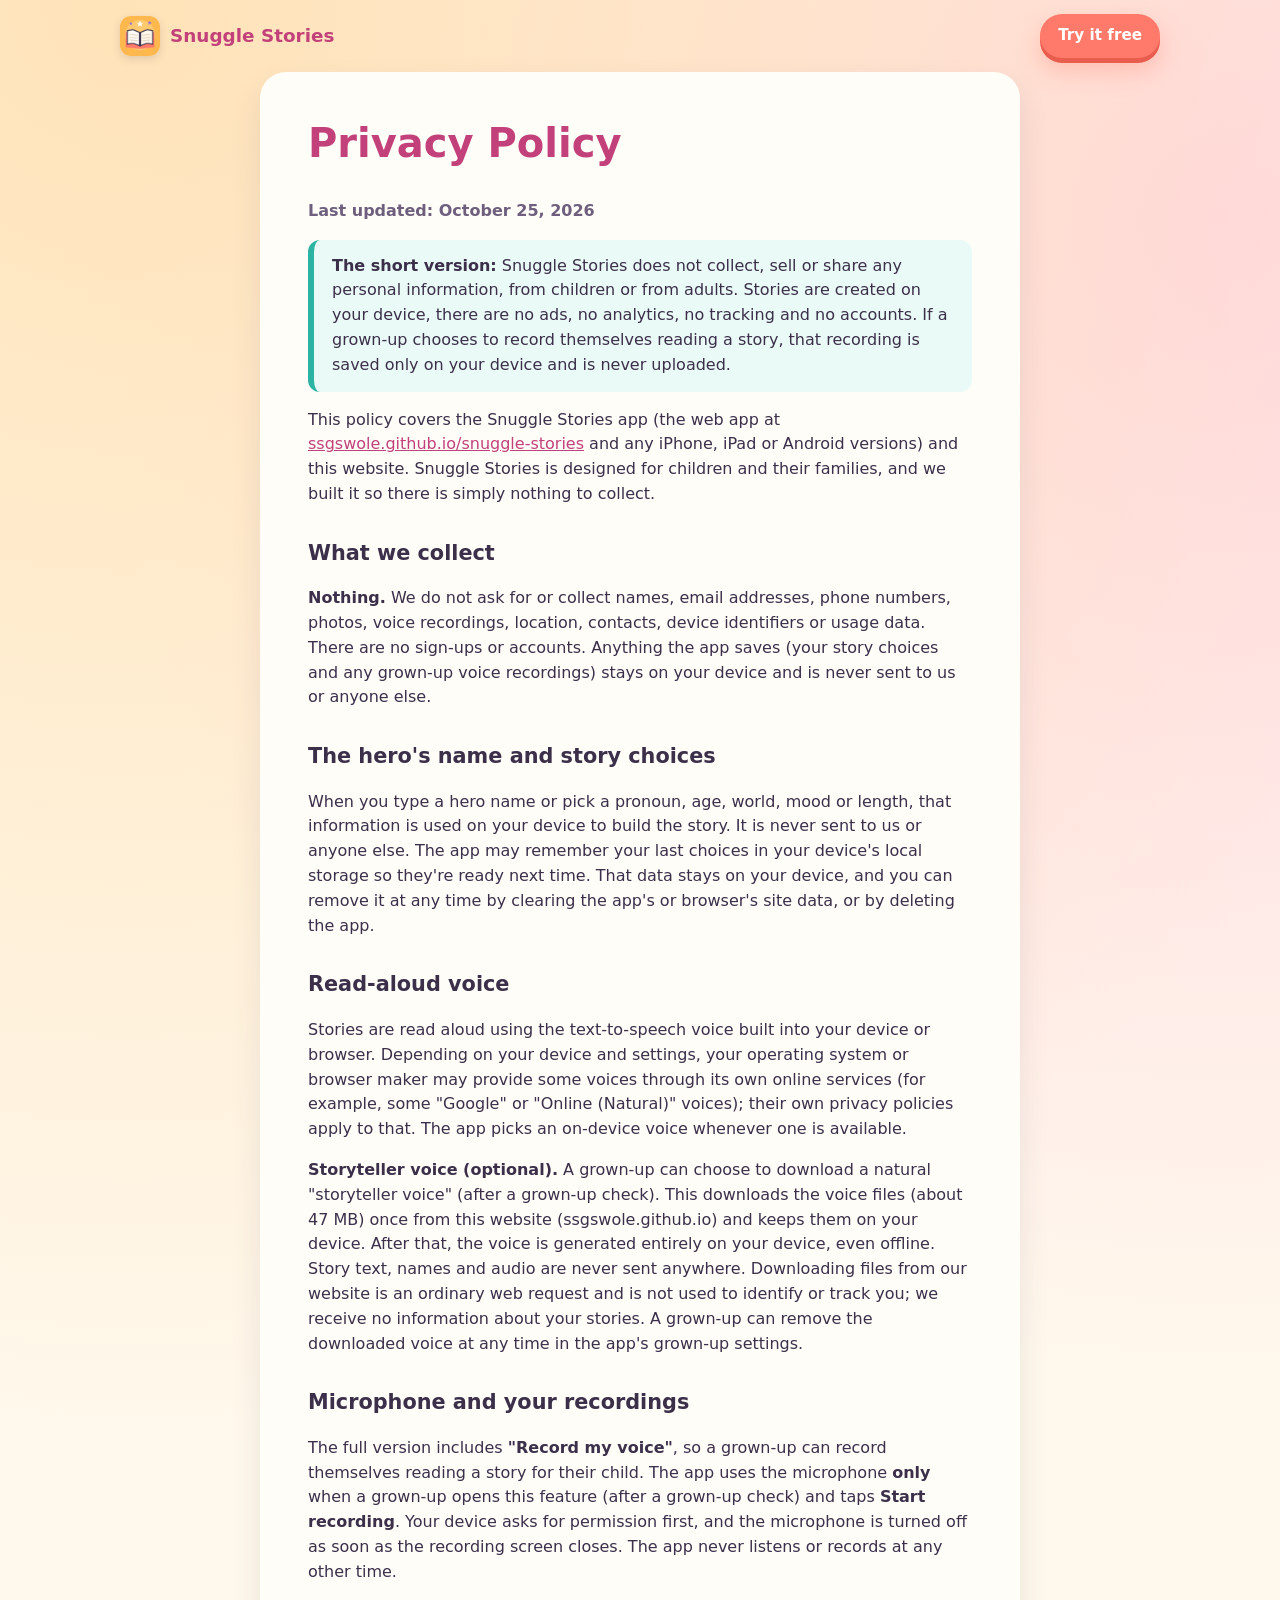
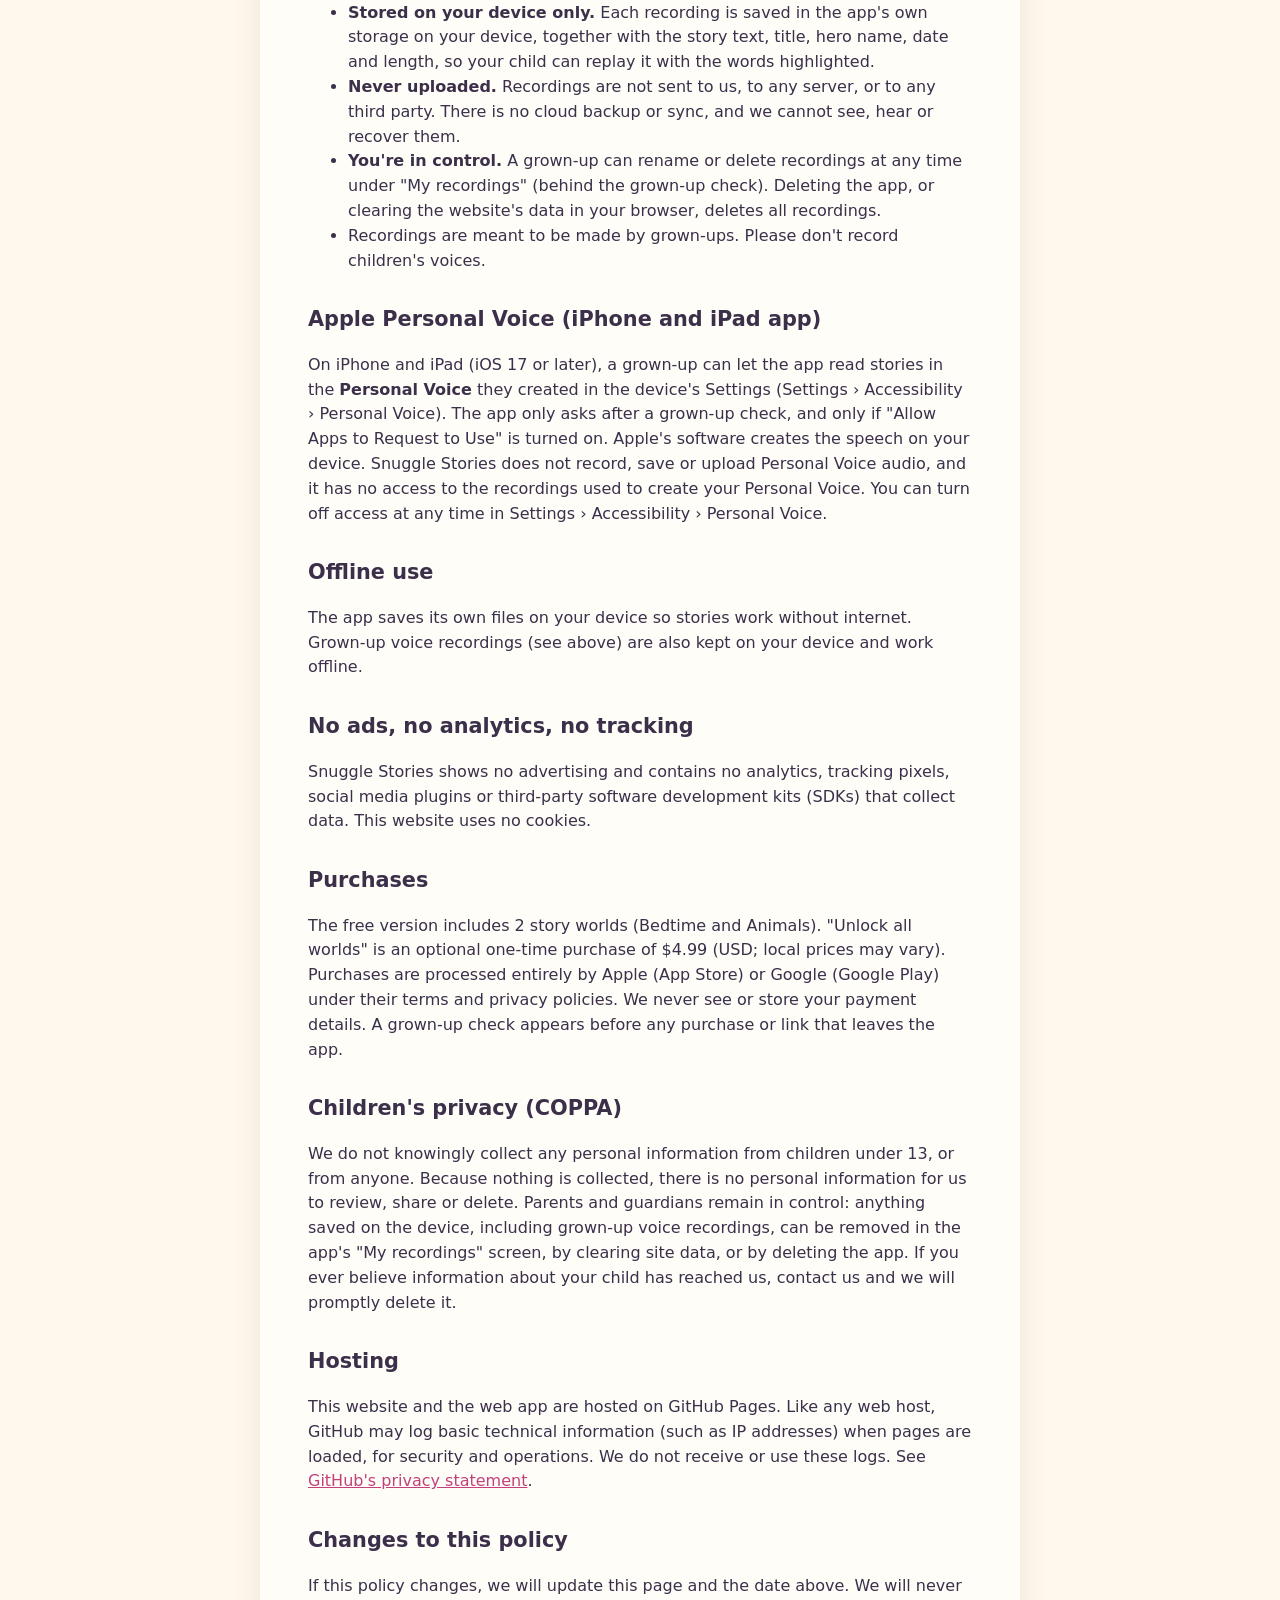
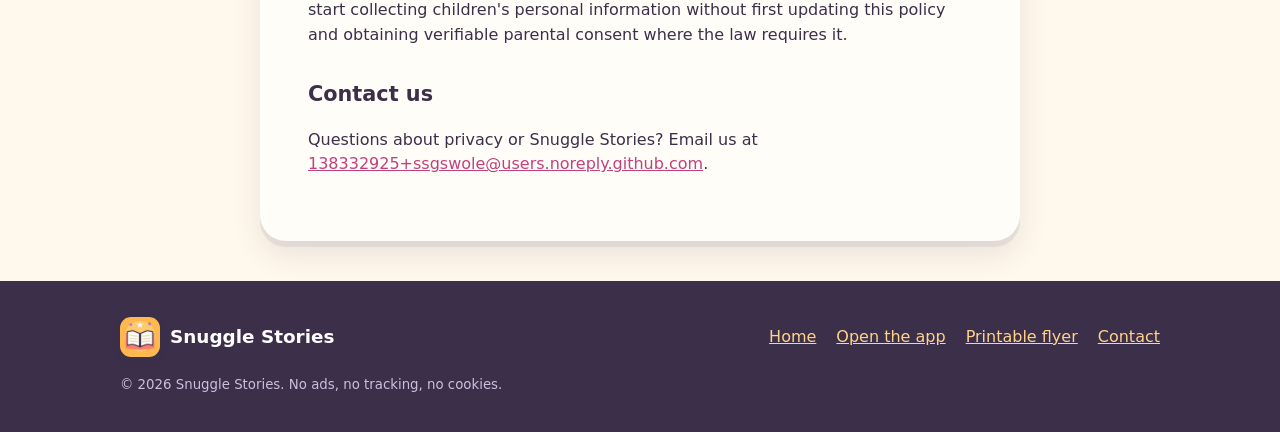
==== commit d438a9ba: "Add GitHub noreply contact email to privacy policy Temporary support address until a dedicated inbox" ====
--- a/privacy.html
+++ b/privacy.html
@@ -27,7 +27,7 @@
 <main class="wrap">
 <article class="doc">
 <h1>Privacy Policy</h1>
-<p class="updated">Last updated: October 22, 2026</p>
+<p class="updated">Last updated: October 25, 2026</p>
 
 <p class="summary"><strong>The short version:</strong> Snuggle Stories does not collect, sell or share any personal information, from children or from adults. Stories are created on your device, there are no ads, no analytics, no tracking and no accounts. If a grown-up chooses to record themselves reading a story, that recording is saved only on your device and is never uploaded.</p>
 
@@ -74,7 +74,7 @@
 <p>If this policy changes, we will update this page and the date above. We will never start collecting children's personal information without first updating this policy and obtaining verifiable parental consent where the law requires it.</p>
 
 <h2 id="contact">Contact us</h2>
-<p>Questions about privacy or Snuggle Stories? Email us at <span class="placeholder">[your email]</span>.</p>
+<p>Questions about privacy or Snuggle Stories? Email us at <a href="mailto:138332925+ssgswole@users.noreply.github.com">138332925+ssgswole@users.noreply.github.com</a>.</p>
 </article>
 </main>
 <footer>
